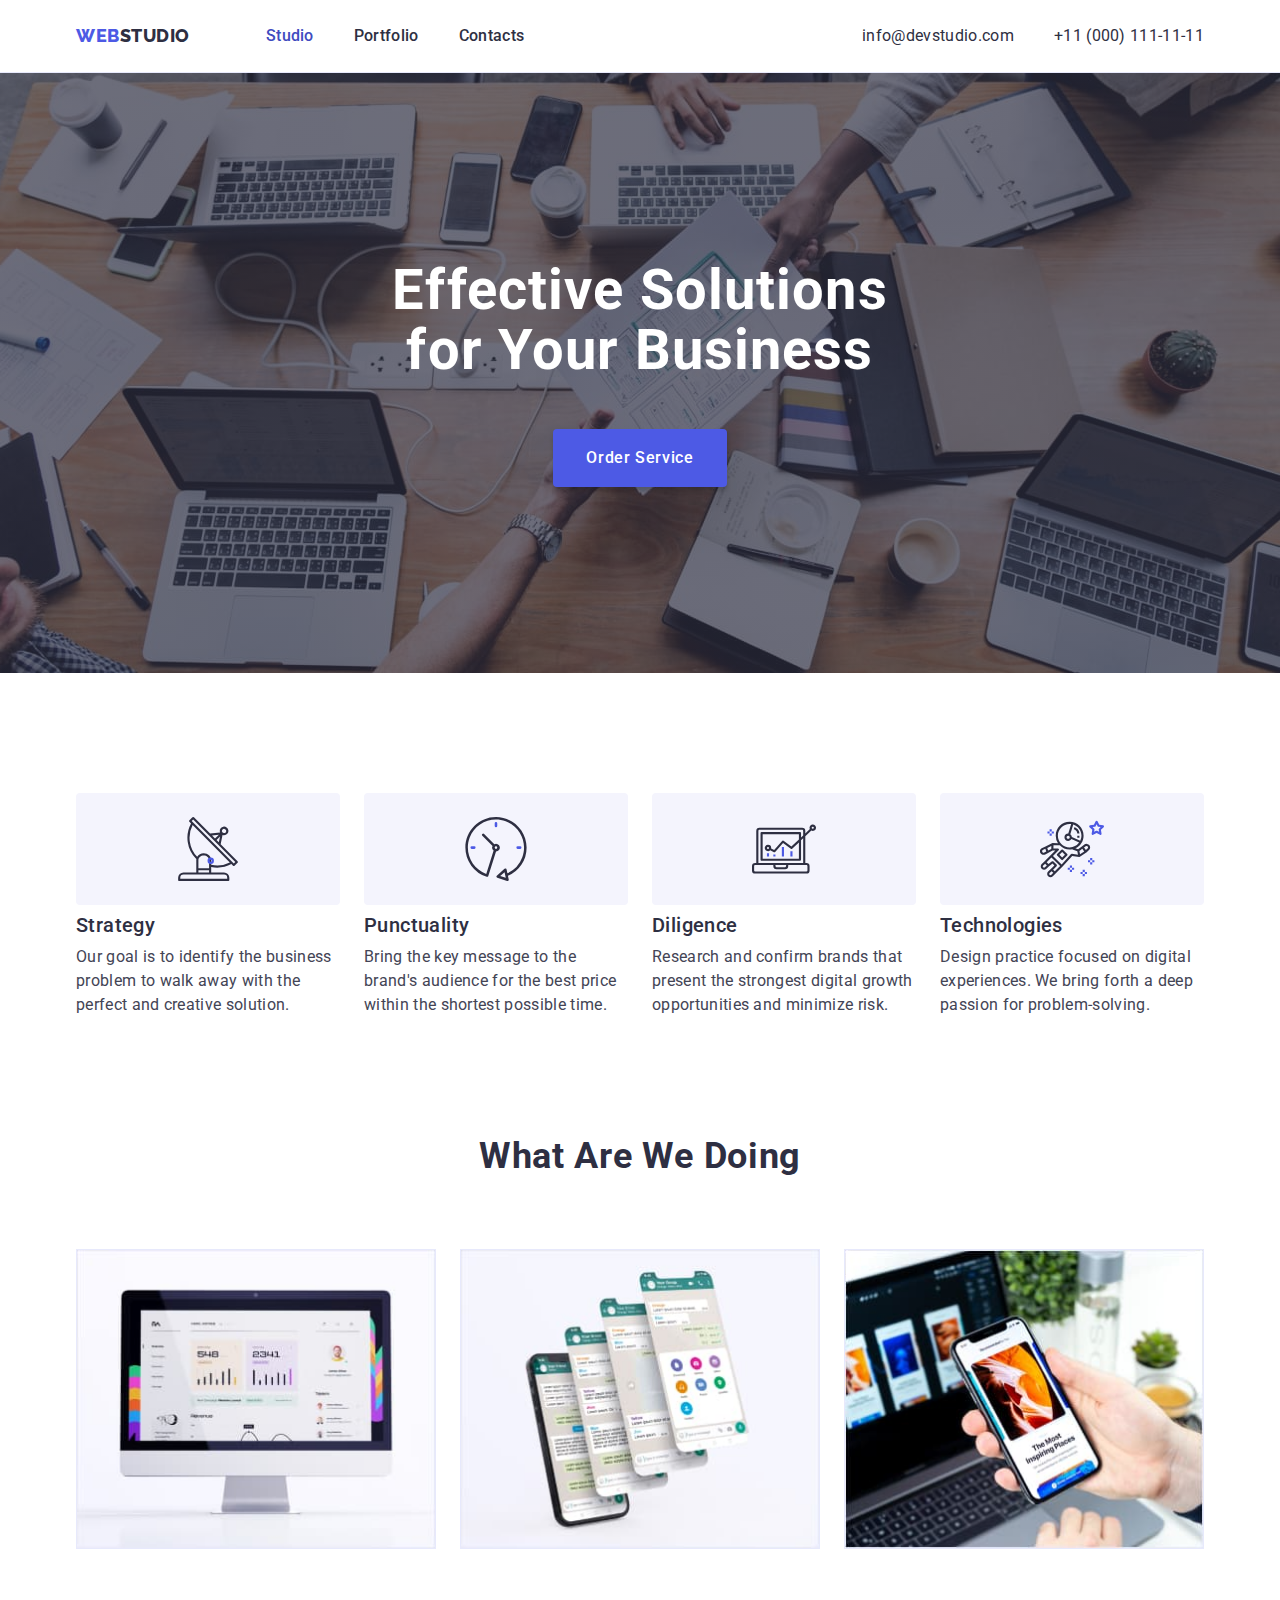
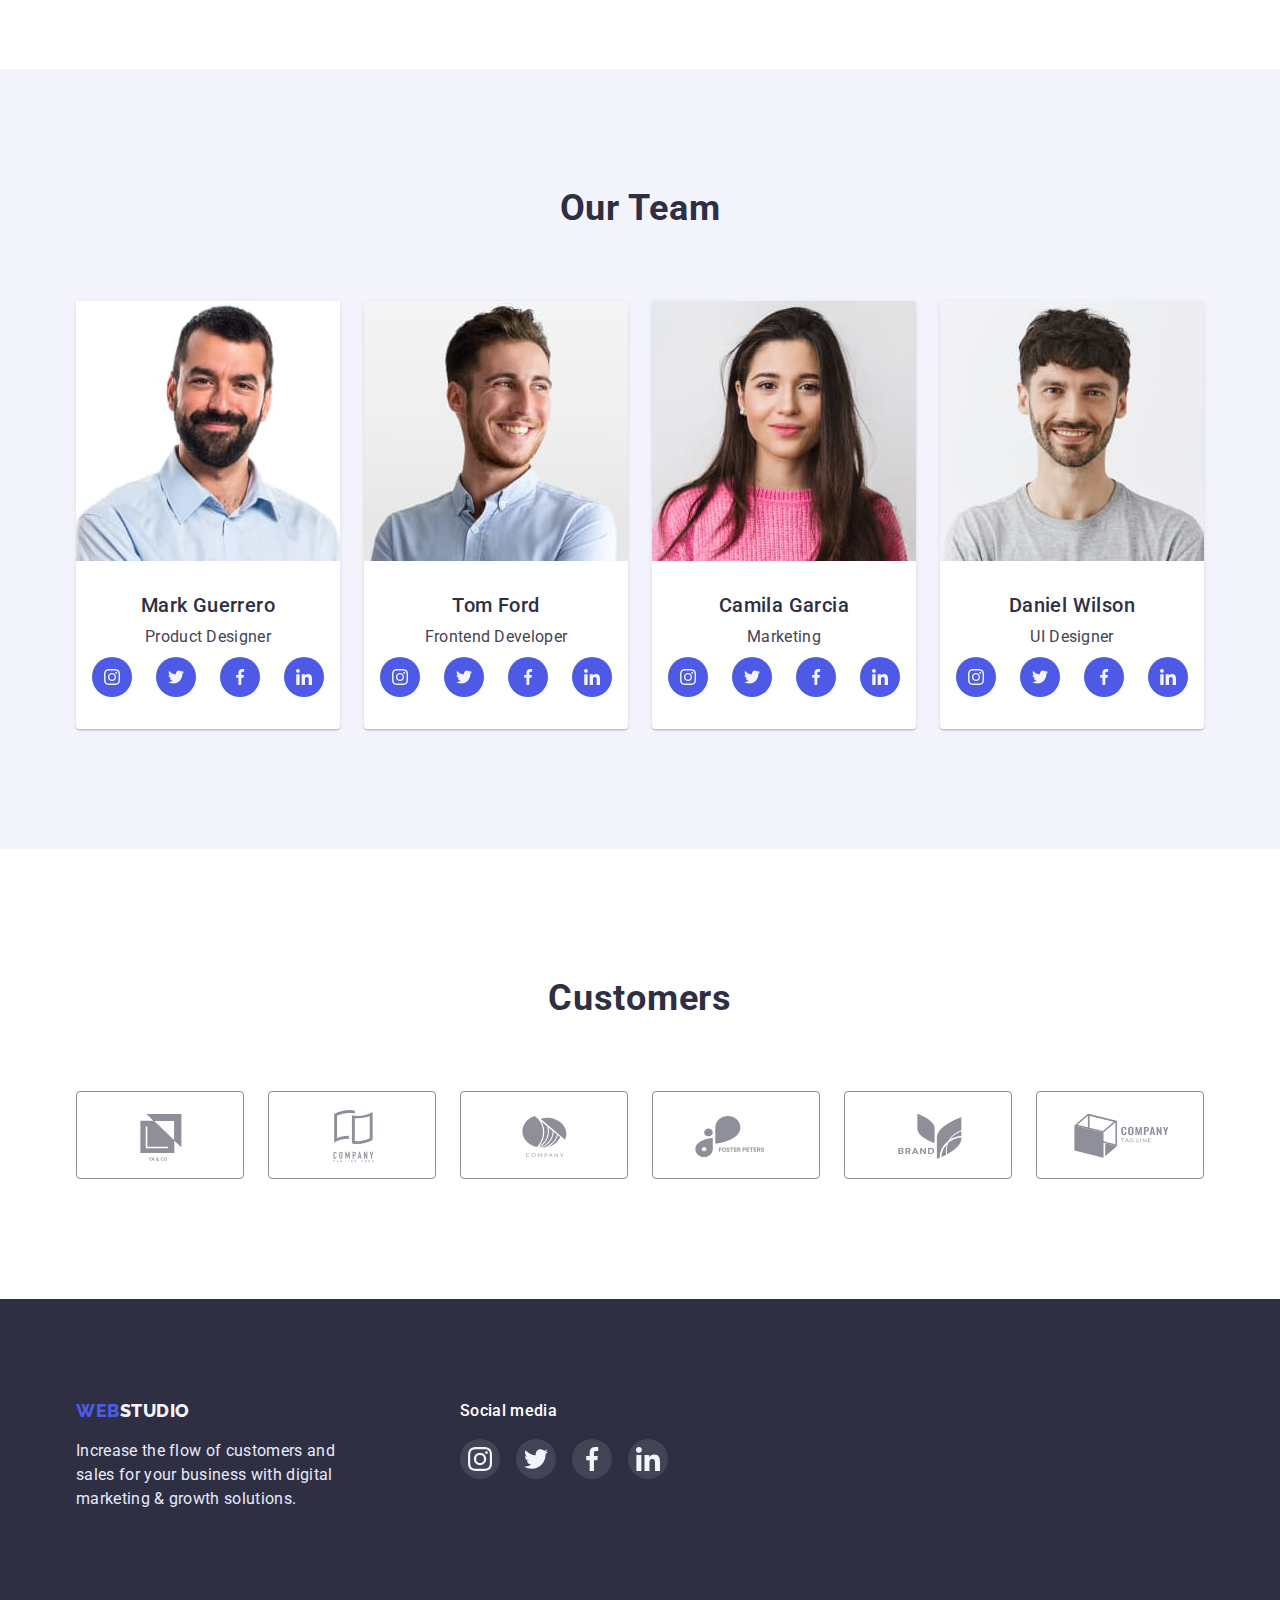
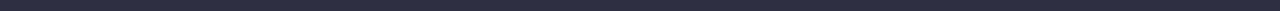
==== index.html @ 22edb0b5 "Initial commit" ====
<!DOCTYPE html>
<html lang="en">
  <head>
    <meta charset="UTF-8" />
    <meta http-equiv="X-UA-Compatible" content="IE=edge" />
    <meta name="viewport" content="width=device-width, initial-scale=1.0" />
    <link rel="preconnect" href="https://fonts.googleapis.com" />
    <link rel="preconnect" href="https://fonts.gstatic.com" crossorigin />
    <link
      href="https://fonts.googleapis.com/css2?family=Raleway:wght@800&family=Roboto:wght@400;500;700;900&display=swap"
      rel="stylesheet"
    />
    <link
      rel="stylesheet"
      href="https://cdnjs.cloudflare.com/ajax/libs/modern-normalize/1.0.0/modern-normalize.min.css"
    />
    <link rel="stylesheet" href="./css/styles.css" />
    <title>Web Studio</title>
  </head>

  <body>
    <!-- Шапка сторінки -->

    <header class="header-border">
      <div class="container header">
        <nav class="nav-link">
          <a href="./index.html" class="logo"
            ><span class="logo-web">Web</span>Studio</a
          >
          <ul class="site-nav list">
            <li class="item">
              <a href="./index.html" class="link current">Studio</a>
            </li>
            <li class="item">
              <a href="./portfolio.html" class="link">Portfolio</a>
            </li>
            <li class="item"><a href="" class="link">Contacts</a></li>
          </ul>
        </nav>
        <address class="main-adress">
          <ul class="contact-adress list">
            <li class="item">
              <a href="mailto:info@devstudio.com" class="link"
                >info@devstudio.com</a
              >
            </li>
            <li class="item">
              <a href="tel:+110001111111" class="tel">+11 (000) 111-11-11</a>
            </li>
          </ul>
        </address>
      </div>
    </header>
    <!-- End Шапка сторінки -->
    <!-- Унікальний контент сторінки -->

    <main>
      <!------------ Hero image ------------>

      <section class="hero overlay">
        <h1 class="hero-title">Effective Solutions for Your Business</h1>
        <button type="button" class="button primary">Order Service</button>
      </section>
      <!-- end Hero image -->

      <!-- Our ideals and values -->

      <section class="section value">
        <div class="container">
          <h2 class="visually-hidden">Our ideals and values</h2>

          <ul class="list values-list">
            <li class="item">
              <div class="item-icon">
                <svg class="icon">
                  <use href="./images/icons.svg#icon-antenna"></use>
                </svg>
              </div>

              <h3 class="value-subtitle">Strategy</h3>

              <p class="value-text">
                Our goal is to identify the business problem to walk away with
                the perfect and creative solution.
              </p>
            </li>

            <li class="item">
              <div class="item-icon">
                <svg class="icon">
                  <use href="./images/icons.svg#icon-clock"></use>
                </svg>
              </div>

              <h3 class="value-subtitle">Punctuality</h3>
              <p class="value-text">
                Bring the key message to the brand's audience for the best price
                within the shortest possible time.
              </p>
            </li>

            <li class="item">
              <div class="item-icon">
                <svg class="icon">
                  <use href="./images/icons.svg#icon-diagram"></use>
                </svg>
              </div>

              <h3 class="value-subtitle">Diligence</h3>
              <p class="value-text">
                Research and confirm brands that present the strongest digital
                growth opportunities and minimize risk.
              </p>
            </li>

            <li class="item">
              <div class="item-icon">
                <svg class="icon">
                  <use href="./images/icons.svg#icon-astronaut"></use>
                </svg>
              </div>

              <h3 class="value-subtitle">Technologies</h3>
              <p class="value-text">
                Design practice focused on digital experiences. We bring forth a
                deep passion for problem-solving.
              </p>
            </li>
          </ul>
        </div>
      </section>

      <!-- end Our ideals and values -->

      <!-- What are we doing -->
      <section class="section doing">
        <div class="container">
          <h2 class="doing-title">What are we doing</h2>
          <ul class="list doing-list">
            <li class="item">
              <img
                src="./images/img_1.jpg"
                alt="Desktop application is shown"
                width="360"
              />
            </li>

            <li class="item">
              <img
                src="./images/img_2.jpg"
                alt="Mobile application is shown"
                width="360"
              />
            </li>

            <li class="item">
              <img
                src="./images/img_3.jpg"
                alt="Synchronization of the mobile application and the desktop application is shown"
                width="360"
              />
            </li>
          </ul>
        </div>
      </section>
      <!-- end  What are we doing-->

      <!-- Our Team -->
      <section class="section team">
        <div class="container">
          <h2 class="team-title">Our Team</h2>

          <ul class="list team-image">
            <li class="item">
              <img src="./images/mark_guerrero.jpg" alt="Mark Guerrero" />
              <div class="team-content">
                <h3 class="team-subtitle">Mark Guerrero</h3>
                <p class="team-text">Product Designer</p>

                <ul class="team-social-list list">
                  <li>
                    <a
                      class="social-link link"
                      href="https://www.instagram.com/"
                      target="_blank"
                      rel="noreferrer nofollow noopener"
                      ><svg class="icon">
                        <use href="./images/icons.svg#icon-instagram"></use>
                      </svg>
                    </a>
                  </li>

                  <li>
                    <a
                      class="social-link link"
                      href="https://twitter.com/"
                      target="_blank"
                      rel="noreferrer nofollow noopener"
                      ><svg class="icon">
                        <use href="./images/icons.svg#icon-twitter"></use>
                      </svg>
                    </a>
                  </li>

                  <li>
                    <a
                      class="social-link link"
                      href="https://www.facebook.com/"
                      target="_blank"
                      rel="noreferrer nofollow noopener"
                      ><svg class="icon">
                        <use href="./images/icons.svg#icon-facebook"></use>
                      </svg>
                    </a>
                  </li>

                  <li>
                    <a
                      class="social-link link"
                      href="https://www.linkedin.com/"
                      target="_blank"
                      rel="noreferrer nofollow noopener"
                      ><svg class="icon">
                        <use href="./images/icons.svg#icon-linkedin"></use>
                      </svg>
                    </a>
                  </li>
                </ul>
              </div>
            </li>

            <li class="item">
              <img src="./images/tom_ford.jpg" alt="Tom Ford" />
              <div class="team-content">
                <h3 class="team-subtitle">Tom Ford</h3>
                <p class="team-text">Frontend Developer</p>

                <ul class="team-social-list list">
                  <li>
                    <a
                      class="social-link link"
                      href="https://www.instagram.com/"
                      target="_blank"
                      rel="noreferrer nofollow noopener"
                      ><svg class="icon">
                        <use href="./images/icons.svg#icon-instagram"></use>
                      </svg>
                    </a>
                  </li>

                  <li>
                    <a
                      class="social-link link"
                      href="https://twitter.com/"
                      target="_blank"
                      rel="noreferrer nofollow noopener"
                      ><svg class="icon">
                        <use href="./images/icons.svg#icon-twitter"></use>
                      </svg>
                    </a>
                  </li>

                  <li>
                    <a
                      class="social-link link"
                      href="https://www.facebook.com/"
                      target="_blank"
                      rel="noreferrer nofollow noopener"
                      ><svg class="icon">
                        <use href="./images/icons.svg#icon-facebook"></use>
                      </svg>
                    </a>
                  </li>

                  <li>
                    <a
                      class="social-link link"
                      href="https://www.linkedin.com/"
                      target="_blank"
                      rel="noreferrer nofollow noopener"
                      ><svg class="icon">
                        <use href="./images/icons.svg#icon-linkedin"></use>
                      </svg>
                    </a>
                  </li>
                </ul>
              </div>
            </li>

            <li class="item">
              <img src="./images/camila_garcia.jpg" alt="Camila Garcia" />
              <div class="team-content">
                <h3 class="team-subtitle">Camila Garcia</h3>
                <p class="team-text">Marketing</p>

                <ul class="team-social-list list">
                  <li>
                    <a
                      class="social-link link"
                      href="https://www.instagram.com/"
                      target="_blank"
                      rel="noreferrer nofollow noopener"
                      ><svg class="icon">
                        <use href="./images/icons.svg#icon-instagram"></use>
                      </svg>
                    </a>
                  </li>

                  <li>
                    <a
                      class="social-link link"
                      href="https://twitter.com/"
                      target="_blank"
                      rel="noreferrer nofollow noopener"
                      ><svg class="icon">
                        <use href="./images/icons.svg#icon-twitter"></use>
                      </svg>
                    </a>
                  </li>

                  <li>
                    <a
                      class="social-link link"
                      href="https://www.facebook.com/"
                      target="_blank"
                      rel="noreferrer nofollow noopener"
                      ><svg class="icon">
                        <use href="./images/icons.svg#icon-facebook"></use>
                      </svg>
                    </a>
                  </li>

                  <li>
                    <a
                      class="social-link link"
                      href="https://www.linkedin.com/"
                      target="_blank"
                      rel="noreferrer nofollow noopener"
                      ><svg class="icon">
                        <use href="./images/icons.svg#icon-linkedin"></use>
                      </svg>
                    </a>
                  </li>
                </ul>
              </div>
            </li>

            <li class="item">
              <img src="./images/daniel_wilson.jpg" alt="Daniel Wilson" />
              <div class="team-content">
                <h3 class="team-subtitle">Daniel Wilson</h3>

                <p class="team-text">UI Designer</p>

                <ul class="team-social-list list">
                  <li>
                    <a
                      class="social-link link"
                      href="https://www.instagram.com/"
                      target="_blank"
                      rel="noreferrer nofollow noopener"
                      ><svg class="icon">
                        <use href="./images/icons.svg#icon-instagram"></use>
                      </svg>
                    </a>
                  </li>

                  <li>
                    <a
                      class="social-link link"
                      href="https://twitter.com/"
                      target="_blank"
                      rel="noreferrer nofollow noopener"
                      ><svg class="icon">
                        <use href="./images/icons.svg#icon-twitter"></use>
                      </svg>
                    </a>
                  </li>

                  <li>
                    <a
                      class="social-link link"
                      href="https://www.facebook.com/"
                      target="_blank"
                      rel="noreferrer nofollow noopener"
                      ><svg class="icon">
                        <use href="./images/icons.svg#icon-facebook"></use>
                      </svg>
                    </a>
                  </li>

                  <li>
                    <a
                      class="social-link link"
                      href="https://www.linkedin.com/"
                      target="_blank"
                      rel="noreferrer nofollow noopener"
                      ><svg class="icon">
                        <use href="./images/icons.svg#icon-linkedin"></use>
                      </svg>
                    </a>
                  </li>
                </ul>
              </div>
            </li>
          </ul>
        </div>
      </section>
      <!-- end Our Team -->

      <!----------- Customers -->

      <section class="section customer">
        <div class="container">
          <h2 class="customer-title">Customers</h2>

          <ul class="customer-list list">
            <li class="custumer-item">
              <a
                class="customer-link"
                href=""
                target="_blank"
                rel="noreferrer nofollow noopener"
              >
                <svg class="icon">
                  <use href="./images/icons.svg#icon-logo-1"></use>
                </svg>
              </a>
            </li>

            <li class="custumer-item">
              <a
                class="customer-link"
                href=""
                target="_blank"
                rel="noreferrer nofollow noopener"
                ><svg class="icon">
                  <use href="./images/icons.svg#icon-logo-2"></use>
                </svg>
              </a>
            </li>

            <li class="custumer-item">
              <a
                class="customer-link"
                href=""
                target="_blank"
                rel="noreferrer nofollow noopener"
                ><svg class="icon">
                  <use href="./images/icons.svg#icon-logo-3"></use>
                </svg>
              </a>
            </li>

            <li class="custumer-item">
              <a
                class="customer-link"
                href=""
                target="_blank"
                rel="noreferrer nofollow noopener"
                ><svg class="icon">
                  <use href="./images/icons.svg#icon-logo-4"></use>
                </svg>
              </a>
            </li>

            <li class="custumer-item">
              <a
                class="customer-link"
                href=""
                target="_blank"
                rel="noreferrer nofollow noopener"
                ><svg class="icon">
                  <use href="./images/icons.svg#icon-logo-5"></use>
                </svg>
              </a>
            </li>

            <li class="custumer-item">
              <a
                class="customer-link"
                href=""
                target="_blank"
                rel="noreferrer nofollow noopener"
                ><svg class="icon">
                  <use href="./images/icons.svg#icon-logo-6"></use>
                </svg>
              </a>
            </li>
          </ul>
        </div>
      </section>
    </main>

    <!-- Підвал сторінки -->

    <footer class="footer">
      <div class="container footer-container">
        <div>
          <a href="./index.html" class="logo"
            ><span class="logo-web">Web</span
            ><span class="logo-studio">Studio</span></a
          >

          <p class="footer-text">
            Increase the flow of customers and sales for your business with
            digital marketing & growth solutions.
          </p>
        </div>

        <div class="footer-social">
          <p class="social-text">Social media</p>

          <ul class="social-list list">
            <li>
              <a
                class="social-link link"
                href="https://www.instagram.com/"
                target="_blank"
                rel="noreferrer nofollow noopener"
                ><svg class="icon">
                  <use href="./images/icons.svg#icon-instagram"></use>
                </svg>
              </a>
            </li>

            <li>
              <a
                class="social-link link"
                href="https://twitter.com/"
                target="_blank"
                rel="noreferrer nofollow noopener"
                ><svg class="icon">
                  <use href="./images/icons.svg#icon-twitter"></use>
                </svg>
              </a>
            </li>

            <li>
              <a
                class="social-link link"
                href="https://www.facebook.com/"
                target="_blank"
                rel="noreferrer nofollow noopener"
                ><svg class="icon">
                  <use href="./images/icons.svg#icon-facebook"></use>
                </svg>
              </a>
            </li>

            <li>
              <a
                class="social-link link"
                href="https://www.linkedin.com/"
                target="_blank"
                rel="noreferrer nofollow noopener"
                ><svg class="icon">
                  <use href="./images/icons.svg#icon-linkedin"></use>
                </svg>
              </a>
            </li>
          </ul>
        </div>
      </div>
    </footer>
  </body>
</html>
---- css/styles.css ----
:root {
  --primary-brand-color: #4d5ae5;
  --pressed-state-color: #404bbf;
  --dark-color: #2e2f42;
  --success-color: #31d0aa;
  --text-color: #434455;
  --subtle-text-color: #8e8f99;
  --accent-color: #e7e9fc;
  --light-color: #f4f4fd;
  --modal-overlay-color: rgba(46, 47, 66, 0.4);
  --hero-background-color: #2e2f42;
  --body-background-color: #ffffff;
  --button-secondary-text-focus-color: #ffffff;
  --hero-title-color: #ffffff;
  --button-primary-text-color: #ffffff;
  --team-background-color: #f4f4fd;
  --portfolio-examples-margin-row: 48px;
  --portfolio-examples-margin-column: 24px;
  --values-text-margin-column: 24px;
  --doing-images-margin-column: 24px;
  --team-image-margin-column: 24px;
  --backgroung-team-list-item-color: #ffffff;
}

body {
  font-family: 'Roboto', sans-serif;
  color: var(--text-color);
  font-size: 16px;
  background-color: var(--body-background-color);
}

/* utilities */

.list {
  list-style: none;
  margin: 0;
  padding: 0;
}
.container {
  margin-left: auto;
  margin-right: auto;
  padding-left: 15px;
  padding-right: 15px;
  width: 1158px;
}

img {
  display: block;
  max-width: 100%;
}

.visually-hidden {
  position: absolute;
  width: 1px;
  height: 1px;
  margin: -1px;
  border: 0;
  padding: 0;
  white-space: nowrap;
  clip-path: inset(100%);
  clip: rect(0 0 0 0);
  overflow: hidden;
}

/*  */

/* header */
.header-border {
  border-bottom: 1px solid var(--accent-color);
  box-shadow: 0px 2px 1px rgba(46, 47, 66, 0.08),
    0px 1px 1px rgba(46, 47, 66, 0.16), 0px 1px 6px rgba(46, 47, 66, 0.08);
}

.container.header {
  display: flex;
  align-items: center;
  justify-content: flex-start;
}

/* logotype */
.nav-link {
  display: flex;
  align-items: center;
}
.logo {
  font-family: 'Raleway', sans-serif;
  font-weight: 800;
  font-size: 18px;
  line-height: 1.33;
  letter-spacing: 0.03em;
  text-transform: uppercase;
  text-decoration: none;
  color: var(--dark-color);
}
.logo-web {
  color: var(--primary-brand-color);
}

/* site nav */
.site-nav {
  display: flex;
  margin-left: 76px;
}

.site-nav .item:not(:last-child) {
  margin-right: 40px;
}

.site-nav .link {
  display: block;
  padding-top: 24px;
  padding-bottom: 24px;

  color: var(--dark-color);
  text-decoration: none;
  font-weight: 500;
  line-height: 1.5;
  letter-spacing: 0.02em;
}
.site-nav .link:hover,
.site-nav .link:focus {
  color: var(--pressed-state-color);
}
.site-nav .link.current {
  color: var(--pressed-state-color);
}

/* contact adress */
.main-adress {
  margin-left: auto;
}

.contact-adress {
  display: flex;

  font-style: normal;
  line-height: 1.5;
  letter-spacing: 0.02em;
}
.contact-adress .item + .item {
  margin-left: 40px;
}

.contact-adress .link,
.contact-adress .tel {
  display: block;
  padding-top: 24px;
  padding-bottom: 24px;

  color: var(--dark-color);
  text-decoration: none;
}
.contact-adress .link:hover,
.contact-adress .tel:hover,
.contact-adress .link:focus,
.contact-adress .tel:focus {
  color: var(--pressed-state-color);
}

/* Hero */
.hero {
  padding-top: 188px;
  padding-bottom: 188px;
  text-align: center;
}

.overlay {
  max-width: 1440px;
  height: 600px;
  margin-left: auto;
  margin-right: auto;
  background-image: linear-gradient(
      to right,
      rgba(46, 47, 66, 0.7),
      rgba(46, 47, 66, 0.7)
    ),
    url('../images/backgroung-hero-2.jpg');
  background-color: var(--hero-background-color);
  background-size: cover;
  background-repeat: no-repeat;
  background-position: center;
}

.hero-title {
  margin-top: 0;
  margin-right: auto;
  margin-bottom: 48px;
  margin-left: auto;
  max-width: 500px;

  color: var(--hero-title-color);
  font-size: 56px;
  line-height: 1.07;
  letter-spacing: 0.02em;
}
.button {
  border: 1px solid transparent;
}
/* Hero  button */

.button.primary {
  border-radius: 4px;
  padding: 16px 32px 16px 32px;
  display: inline-block;
  color: var(--button-primary-text-color);
  background-color: var(--primary-brand-color);
  font-family: inherit;
  font-weight: 500;
  font-size: 16px;
  line-height: 1.5;
  letter-spacing: 0.04em;
  text-align: center;

  box-shadow: 0px 4px 4px rgba(0, 0, 0, 0.15);
  cursor: pointer;
}
.button.primary:hover,
.button.primary:focus {
  background-color: var(--pressed-state-color);
  box-shadow: 0px 4px 4px rgba(0, 0, 0, 0.15);
}
/*----------------- End Hero button -------------*/

/*------------------- sections -------------------*/

/* .section.no-padding {
  padding-top: 0;
  padding-bottom: 0;
} */

.section {
  padding-top: 120px;
  padding-bottom: 120px;
}

.section.value {
  padding-bottom: 60px;
}

.section.doing {
  padding-top: 60px;
}

/* .section .values-title {
  margin-top: 0;
  margin-bottom: 0;
} */

.section .doing-title,
.section .team-title {
  margin-top: 0;
  margin-bottom: 72px;
  color: var(--dark-color);
  font-weight: 700;
  font-size: 36px;
  line-height: 1.11;
  text-align: center;
  letter-spacing: 0.02em;
  text-transform: capitalize;
}

/*----------- section Our ideals and values + our team ----------*/

/* .values-title {
  visibility: hidden;
} */

.values-list {
  display: flex;
  column-gap: var(--values-text-margin-column);
}

.values-list .item {
  flex-basis: calc((100% - 3 * var(--values-text-margin-column) / 4));
}

.values-list .item-icon {
  display: flex;
  align-items: center;
  justify-content: center;
  margin-bottom: 8px;
  height: 112px;

  border-radius: 4px;
  background-color: var(--light-color);
}

.values-list .item-icon .icon {
  width: 64px;
  height: 64px;
}

/* .values-list .item::before {
  display: block;
  content: '';
  margin-bottom: 8px;
  height: 112px;
  border-radius: 4px;
  background-color: var(--light-color);
  background-repeat: no-repeat;
  background-position: center;
} */

/* .icon-antenna::before {
  background-image: url(../images/icon-antenna.svg);
} */

/* .icon-clock::before {
  background-image: url(../images/icon-clock.svg);
}

.icon-diagram::before {
  background-image: url(../images/icon-diagram.svg);
}

.icon-astronaut::before {
  background-image: url(../images/icon-astronaut.svg);
} */

.section .value-subtitle {
  margin-top: 0;
  padding: 0;
  margin-bottom: 8px;
  color: var(--dark-color);
  font-weight: 500;
  font-size: 20px;
  line-height: 1.2;
  letter-spacing: 0.02em;
}

.section .value-text {
  margin: 0;
  padding: 0;
  letter-spacing: 0.02em;
  line-height: 1.5;
}

.doing-list {
  display: flex;
  column-gap: var(--doing-images-margin-column);
}

.doing-list .item {
  flex-basis: calc((100% - 2 * var(var(--doing-images-margin-column)) / 3));

  border: 1px solid var(--accent-color);
}

/* section team */
.section.team {
  background-color: var(--team-background-color);
}

.section .team-subtitle {
  margin-top: 0;
  margin-bottom: 8px;
  padding: 0;
  font-weight: 500;
  font-size: 20px;
  line-height: 1.2;
  letter-spacing: 0.02em;
  text-align: center;
  color: var(--dark-color);
}

.team-image > .item {
  background-color: var(--backgroung-team-list-item-color);
}

.team-image {
  display: flex;
  column-gap: var(--team-image-margin-column);
}

.team-image .item {
  flex-basis: calc((100%-3 * var(--team-image-margin-column)) / 4);
  box-shadow: 0px 1px 6px rgba(46, 47, 66, 0.08),
    0px 1px 1px rgba(46, 47, 66, 0.16), 0px 2px 1px rgba(46, 47, 66, 0.08);
  border-radius: 0px 0px 4px 4px;
}

.team-content {
  padding: 32px 0 32px 0;
}

.section .team-text {
  margin: 0 0 8px 0;
  letter-spacing: 0.02em;
  line-height: 1.5;
  text-align: center;
}

.team .team-social-list {
  display: flex;
  justify-content: center;
  column-gap: 24px;
}

.team .social-link {
  display: flex;
  width: 40px;
  height: 40px;
  justify-content: center;
  align-items: center;

  background-color: var(--primary-brand-color);
  border-radius: 50%;
}

.team .social-link .icon {
  width: 16px;
  height: 16px;
}

.team .social-link:hover,
.footer .social-link:focus {
  background-color: var(--pressed-state-color);
}

/*--------------- Customer ----------------*/

.customer {
  padding-top: 130px;
}

.customer-title {
  margin: 0;
  margin-bottom: 72px;
  font-size: 36px;
  line-height: 1.11;

  text-align: center;
  letter-spacing: 0.02em;
  text-transform: capitalize;

  color: var(--dark-color);
}

.customer-list {
  display: flex;
  margin-right: auto;
  margin-left: auto;
  column-gap: 24px;
}

/* .custumer-item {
  display: flex;
  align-items: center;
  justify-content: center;
} */

.customer-link {
  display: flex;
  align-items: center;
  justify-content: center;
  width: 168px;
  height: 88px;
  border: 1px solid var(--subtle-text-color);
  border-radius: 4px;
}

.customer-link .icon {
  width: 104px;
  height: 56px;
  fill: var(--subtle-text-color);
}

.customer-link:hover,
.customer-link:focus {
  border-color: var(--pressed-state-color);
}

.customer-link:hover .icon,
.customer-link:focus .icon {
  fill: var(--pressed-state-color);
}

/*-------------- End Customer*/

/* footer */

.footer {
  padding-top: 100px;
  padding-bottom: 100px;
  background-color: var(--dark-color);
}

.footer-container {
  display: flex;
}

.footer .logo-studio {
  color: var(--light-color);
}

.footer-text {
  margin: 16px 0 0 0;
  max-width: 264px;
  color: var(--accent-color);
  letter-spacing: 0.02em;
  line-height: 1.5;
}

.footer-social {
  margin-left: 120px;
}

.footer .social-text {
  margin-top: 0;
  margin-bottom: 16px;
  font-weight: 500;
  font-size: 16px;
  line-height: 1.5;

  letter-spacing: 0.02em;

  color: var(--hero-title-color);
}

.footer .social-list {
  display: flex;
  column-gap: 16px;
}

.footer .social-link {
  display: flex;
  width: 40px;
  height: 40px;
  justify-content: center;
  align-items: center;

  background-color: rgba(255, 255, 255, 0.1);
  border-radius: 50%;
}

.footer .social-link .icon {
  width: 24px;
  height: 24px;
}

.footer .social-link:hover,
.footer .social-link:focus {
  background-color: var(--success-color);
}

/* END footer */

/*  */
/* END PAGE INDEX */
/*  */
/*  */
/*  */
/* PORTFOLIO PAGE*/
.portfolio-title {
  margin: 0;
  padding: 0;
}

/* buttons */

.section.portfolio {
  padding-top: 96px;
}

.portfolio-button {
  display: flex;
  justify-content: center;
  margin-bottom: 72px;
  column-gap: 24px;
}

.button.secondary {
  border-radius: 4px;

  padding: 12px 24px 12px 24px;
  display: block;
  color: var(--primary-brand-color);
  background-color: var(--light-color);

  font-family: inherit;
  font-weight: 500;
  font-size: 16px;
  line-height: 1.5;
  letter-spacing: 0.04em;
  text-align: center;
  border-color: var(--accent-color);
  cursor: pointer;
}

.button.secondary:hover,
.button.secondary:focus {
  border: 1px solid transparent;
  background-color: var(--pressed-state-color);
  color: var(--button-secondary-text-focus-color);
  box-shadow: 0px 3px 1px rgba(0, 0, 0, 0.1), 0px 2px 1px rgba(0, 0, 0, 0.08),
    0px 2px 2px rgba(0, 0, 0, 0.12);
}

/* portfolio list */

.portfolio-examples {
  display: flex;
  flex-wrap: wrap;
  padding: 0;
  margin: 0;
  row-gap: var(--portfolio-examples-margin-row);
  column-gap: var(--portfolio-examples-margin-column);
}

.portfolio-examples > .item {
  flex-basis: calc((100% - 2 * var(--portfolio-examples-margin-column)) / 3);
  box-shadow: 0px 1px 6px rgba(46, 47, 66, 0.08);
}

/* .portfolio-examples > .item:hover {
  box-shadow: 0px 1px 6px rgba(46, 47, 66, 0.08),
    0px 1px 1px rgba(46, 47, 66, 0.16), 0px 2px 1px rgba(46, 47, 66, 0.08);
} */

.list .portfolio-link {
  display: block;
  text-decoration: none;
}

.portfolio-link:hover {
  box-shadow: 0px 1px 6px rgba(46, 47, 66, 0.08),
    0px 1px 1px rgba(46, 47, 66, 0.16), 0px 2px 1px rgba(46, 47, 66, 0.08);
}

.examples-content {
  padding: 32px 0 32px 16px;
  border-right: 1px solid var(--accent-color);
  border-bottom: 1px solid var(--accent-color);
  border-left: 1px solid var(--accent-color);
}

.list .portfolio-subtitle {
  margin: 0 0 8px 0;
  color: var(--dark-color);
  font-weight: 500;
  font-size: 20px;
  line-height: 1.2;
}
.portfolio-text {
  margin: 0;
  color: var(--text-color);
  line-height: 1.5;
  letter-spacing: 0.02em;
}

/* .list .portfolio-subtitle:hover,
.list .portfolio-subtitle:focus,
.list .portfolio-text:hover,
.list .portfolio-text:focus {
  color: var(--pressed-state-color);
} */

/* .list .portfolio-link:hover,
.list .portfolio-link:focus {
  color: var(--pressed-state-color);
} */
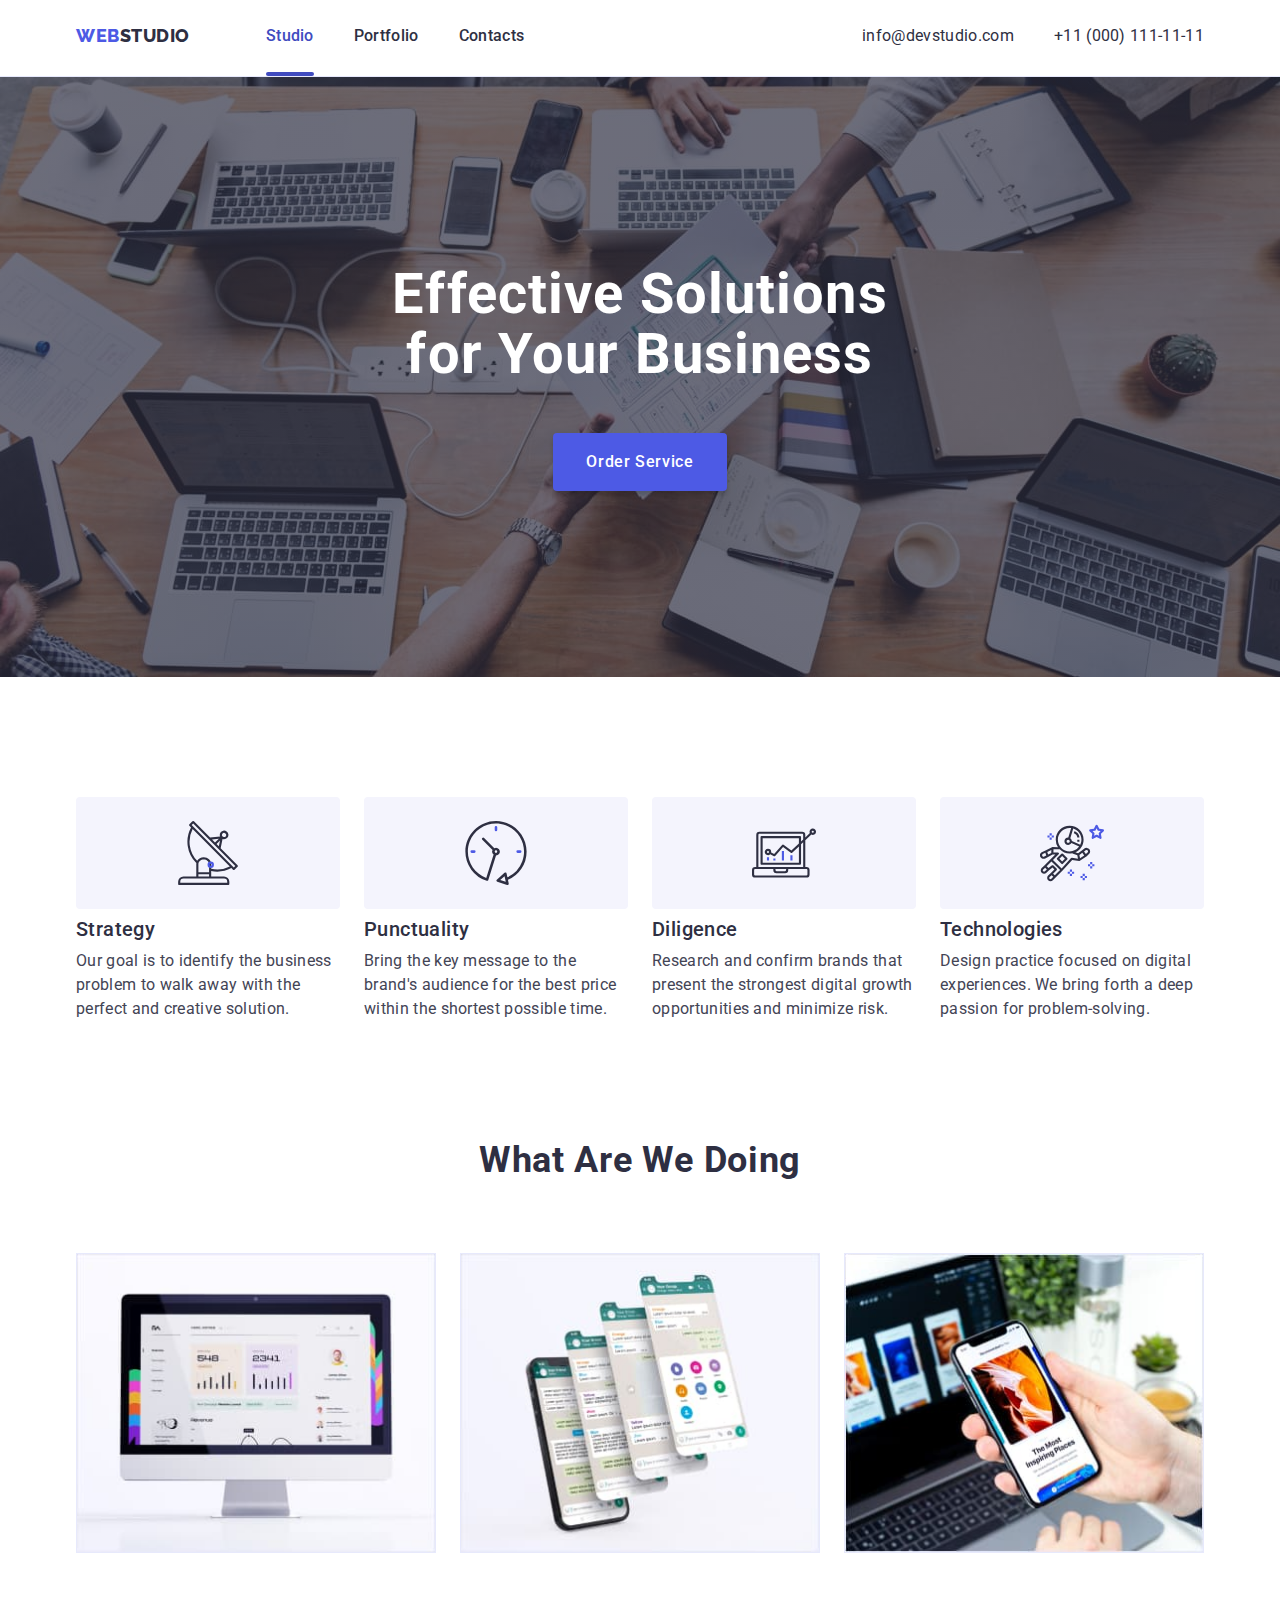
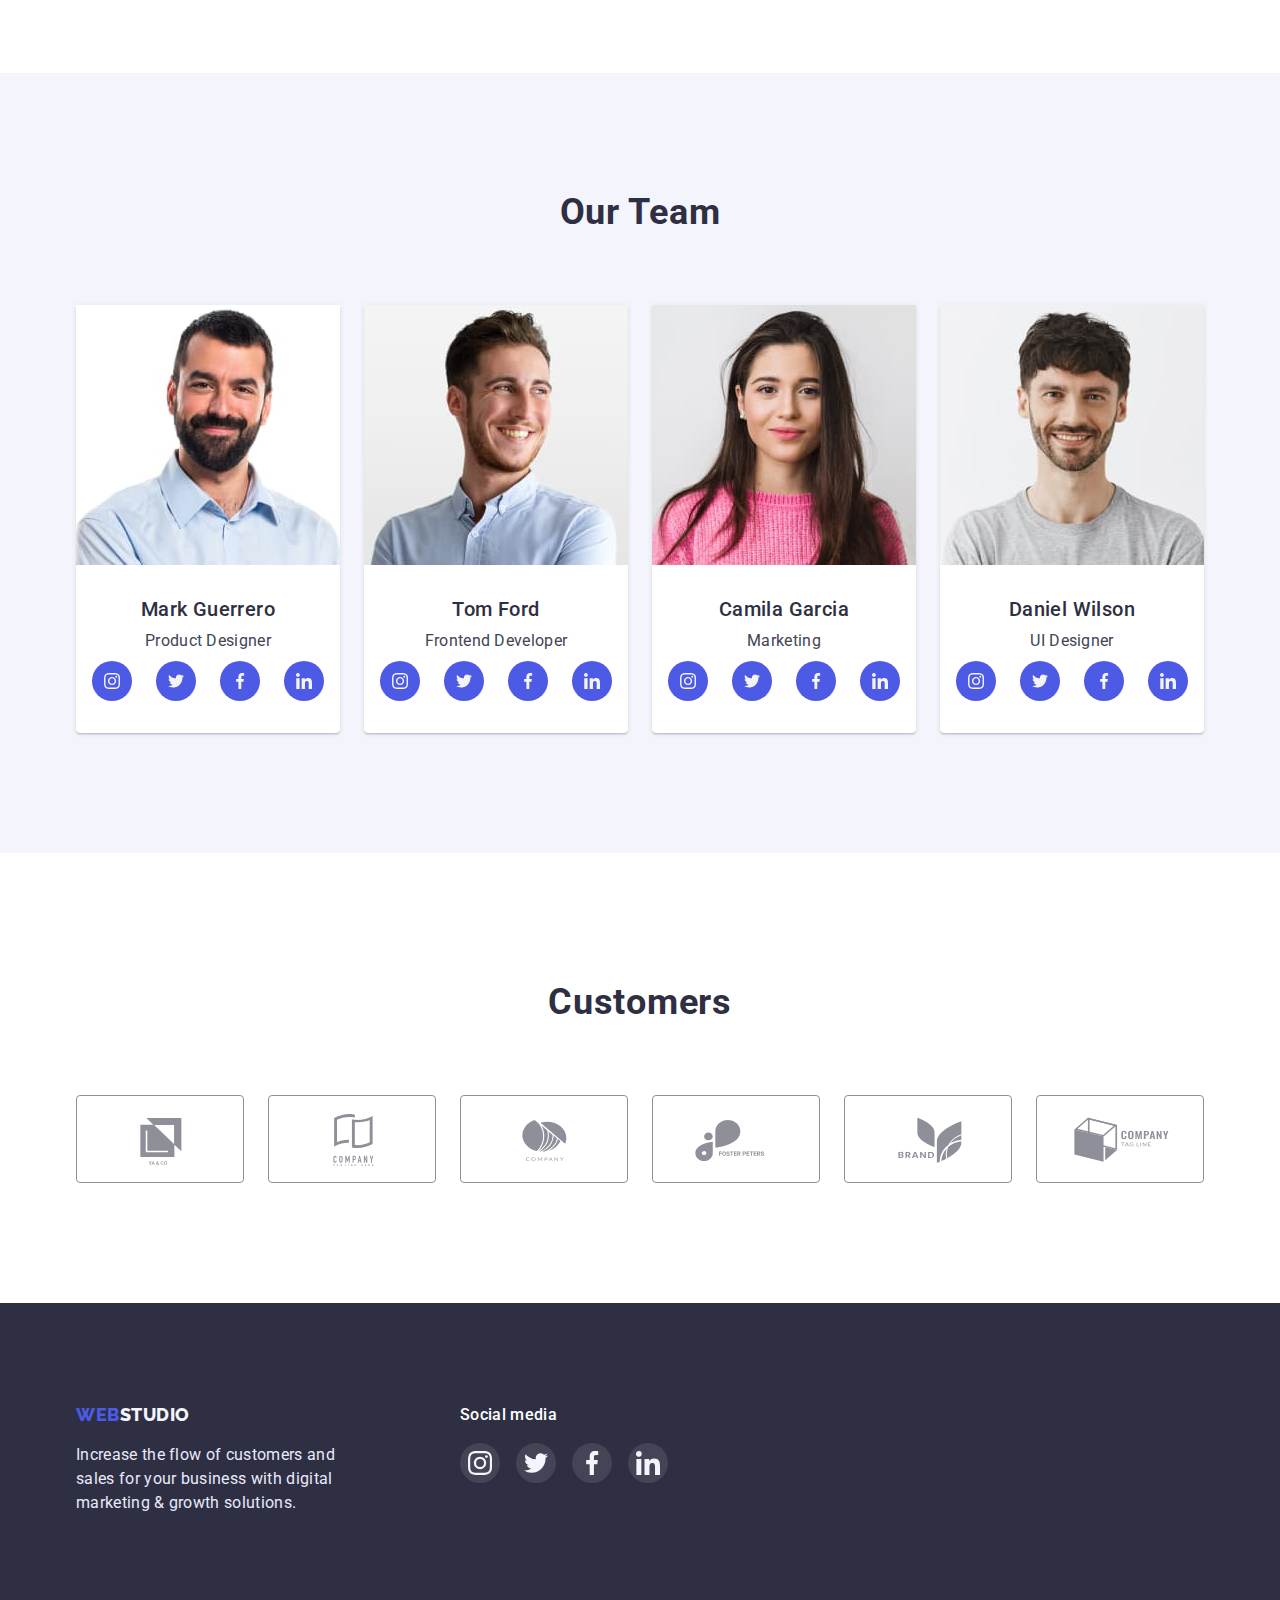
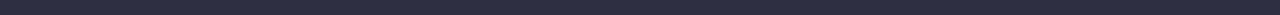
==== commit d7e10858: "on revise" ====
--- a/index.html
+++ b/index.html
@@ -59,8 +59,11 @@
 
       <section class="hero overlay">
         <h1 class="hero-title">Effective Solutions for Your Business</h1>
-        <button type="button" class="button primary">Order Service</button>
+        <button type="button" class="button primary" data-modal-open>
+          Order Service
+        </button>
       </section>
+
       <!-- end Hero image -->
 
       <!-- Our ideals and values -->
@@ -563,5 +566,17 @@
         </div>
       </div>
     </footer>
+
+    <!--------- MODAL WINDOW ------------->
+    <div class="backdrop is-hidden" data-modal>
+      <div class="modal">
+        <button type="button" class="modal-close-btn" data-modal-close>
+          <svg class="modal-close-btn-icon">
+            <use href="./images/icons.svg#close-modal"></use>
+          </svg>
+        </button>
+      </div>
+    </div>
+    <script src="./js/modal.js"></script>
   </body>
 </html>
--- a/css/styles.css
+++ b/css/styles.css
@@ -20,6 +20,9 @@
   --doing-images-margin-column: 24px;
   --team-image-margin-column: 24px;
   --backgroung-team-list-item-color: #ffffff;
+
+  --transition-250-cubic: 250ms cubic-bezier(0.4, 0, 0.2, 1);
+  --modal-background-color: #fcfcfc;
 }
 
 body {
@@ -80,9 +83,12 @@
 /* logotype */
 .nav-link {
   display: flex;
-  align-items: center;
-}
+}
+
 .logo {
+  padding-top: 24px;
+  padding-bottom: 28px;
+
   font-family: 'Raleway', sans-serif;
   font-weight: 800;
   font-size: 18px;
@@ -109,20 +115,38 @@
 .site-nav .link {
   display: block;
   padding-top: 24px;
-  padding-bottom: 24px;
+  padding-bottom: 28px;
 
   color: var(--dark-color);
   text-decoration: none;
   font-weight: 500;
   line-height: 1.5;
   letter-spacing: 0.02em;
+
+  transition: color var(--transition-250-cubic);
+
+  position: relative;
 }
 .site-nav .link:hover,
 .site-nav .link:focus {
   color: var(--pressed-state-color);
 }
+
 .site-nav .link.current {
   color: var(--pressed-state-color);
+}
+
+.site-nav .link.current::after {
+  position: absolute;
+  bottom: 0;
+  display: block;
+  content: '';
+
+  width: 100%;
+  height: 4px;
+  background-color: var(--pressed-state-color);
+
+  border-radius: 2px;
 }
 
 /* contact adress */
@@ -145,10 +169,12 @@
 .contact-adress .tel {
   display: block;
   padding-top: 24px;
-  padding-bottom: 24px;
+  padding-bottom: 28px;
 
   color: var(--dark-color);
   text-decoration: none;
+
+  transition: color var(--transition-250-cubic);
 }
 .contact-adress .link:hover,
 .contact-adress .tel:hover,
@@ -213,11 +239,12 @@
 
   box-shadow: 0px 4px 4px rgba(0, 0, 0, 0.15);
   cursor: pointer;
+
+  transition: background-color var(--transition-250-cubic);
 }
 .button.primary:hover,
 .button.primary:focus {
   background-color: var(--pressed-state-color);
-  box-shadow: 0px 4px 4px rgba(0, 0, 0, 0.15);
 }
 /*----------------- End Hero button -------------*/
 
@@ -405,6 +432,8 @@
 
   background-color: var(--primary-brand-color);
   border-radius: 50%;
+
+  transition: background-color var(--transition-250-cubic);
 }
 
 .team .social-link .icon {
@@ -457,12 +486,16 @@
   height: 88px;
   border: 1px solid var(--subtle-text-color);
   border-radius: 4px;
+
+  transition: border-color var(--transition-250-cubic);
 }
 
 .customer-link .icon {
   width: 104px;
   height: 56px;
   fill: var(--subtle-text-color);
+
+  transition: fill var(--transition-250-cubic);
 }
 
 .customer-link:hover,
@@ -531,6 +564,8 @@
 
   background-color: rgba(255, 255, 255, 0.1);
   border-radius: 50%;
+
+  transition: background-color var(--transition-250-cubic);
 }
 
 .footer .social-link .icon {
@@ -545,12 +580,82 @@
 
 /* END footer */
 
+/* --------- MODAL WINDOW -------------*/
+
+.backdrop {
+  position: fixed;
+  top: 0;
+  left: 0;
+  z-index: 1000;
+  width: 100%;
+  height: 100%;
+  background-color: rgba(46, 47, 66, 0.4);
+  transition: opasity var(--transition-250-cubic),
+    visability var(--transition-250-cubic);
+}
+
+.backdrop.is-hidden {
+  opacity: 0;
+  visibility: hidden;
+  pointer-events: none;
+}
+
+.modal {
+  position: absolute;
+  top: 50%;
+  left: 50%;
+  transform: translate(-50%, -50%);
+  width: 408px;
+  height: 576px;
+
+  background-color: var(--modal-background-color);
+
+  transition: transform var(--transition-250-cubic);
+}
+
+.backdrop.is-hidden .modal {
+  transform: translate(-50%, -75%);
+}
+
+.modal-close-btn-icon {
+  display: block;
+  width: 8px;
+  height: 8px;
+}
+
+.modal-close-btn {
+  position: absolute;
+  top: 24px;
+  right: 24px;
+  display: flex;
+  justify-content: center;
+  align-items: center;
+  padding: 0;
+  width: 24px;
+  height: 24px;
+  background: var(--accent-color);
+  border: 1px solid rgba(0, 0, 0, 0.1);
+  border-radius: 50%;
+  cursor: pointer;
+  transition: border-color var(--transition-250-cubic),
+    background-color var(--transition-250-cubic);
+}
+
+.modal-close-btn:hover,
+.modal-close-btn:focus {
+  border-color: rgba(0, 0, 0, 0.3);
+  background-color: var(--pressed-state-color);
+}
+
+/* --------- End MODAL WINDOW -------------*/
+
 /*  */
-/* END PAGE INDEX */
+/*------------------------- END PAGE INDEX -------------------------*/
 /*  */
 /*  */
 /*  */
-/* PORTFOLIO PAGE*/
+/* -------------------------- PORTFOLIO PAGE ---------------*/
+
 .portfolio-title {
   margin: 0;
   padding: 0;
@@ -585,6 +690,10 @@
   text-align: center;
   border-color: var(--accent-color);
   cursor: pointer;
+
+  transition: border-color var(--transition-250-cubic),
+    background-color var(--transition-250-cubic),
+    color var(--transition-250-cubic), box-shadow var(--transition-250-cubic);
 }
 
 .button.secondary:hover,
@@ -609,22 +718,53 @@
 
 .portfolio-examples > .item {
   flex-basis: calc((100% - 2 * var(--portfolio-examples-margin-column)) / 3);
+}
+
+.list .portfolio-link {
+  display: block;
+  text-decoration: none;
   box-shadow: 0px 1px 6px rgba(46, 47, 66, 0.08);
-}
-
-/* .portfolio-examples > .item:hover {
+  transition: box-shadow var(--transition-250-cubic);
+}
+
+.portfolio-link:hover,
+.portfolio-link:focus {
   box-shadow: 0px 1px 6px rgba(46, 47, 66, 0.08),
     0px 1px 1px rgba(46, 47, 66, 0.16), 0px 2px 1px rgba(46, 47, 66, 0.08);
-} */
-
-.list .portfolio-link {
-  display: block;
-  text-decoration: none;
-}
-
-.portfolio-link:hover {
-  box-shadow: 0px 1px 6px rgba(46, 47, 66, 0.08),
-    0px 1px 1px rgba(46, 47, 66, 0.16), 0px 2px 1px rgba(46, 47, 66, 0.08);
+  transform: translate(0, 0);
+}
+
+.portfolio-link:hover .card,
+.portfolio-link:focus .card {
+  transform: translate(0, 0);
+}
+
+.portfolio-list-image-wrapper {
+  position: relative;
+  overflow: hidden;
+}
+
+.portfolio-examples .card {
+  position: absolute;
+  left: 0;
+  top: 0;
+  display: block;
+  width: 100%;
+  height: 100%;
+  padding-top: 40px;
+  padding-right: 32px;
+  padding-left: 32px;
+  margin: 0;
+  overflow: auto;
+
+  color: var(--light-color);
+  background-color: var(--primary-brand-color);
+
+  line-height: 1.5;
+  letter-spacing: 0.02em;
+
+  transform: translate(0, 100%);
+  transition: transform var(--transition-250-cubic);
 }
 
 .examples-content {
@@ -647,15 +787,3 @@
   line-height: 1.5;
   letter-spacing: 0.02em;
 }
-
-/* .list .portfolio-subtitle:hover,
-.list .portfolio-subtitle:focus,
-.list .portfolio-text:hover,
-.list .portfolio-text:focus {
-  color: var(--pressed-state-color);
-} */
-
-/* .list .portfolio-link:hover,
-.list .portfolio-link:focus {
-  color: var(--pressed-state-color);
-} */
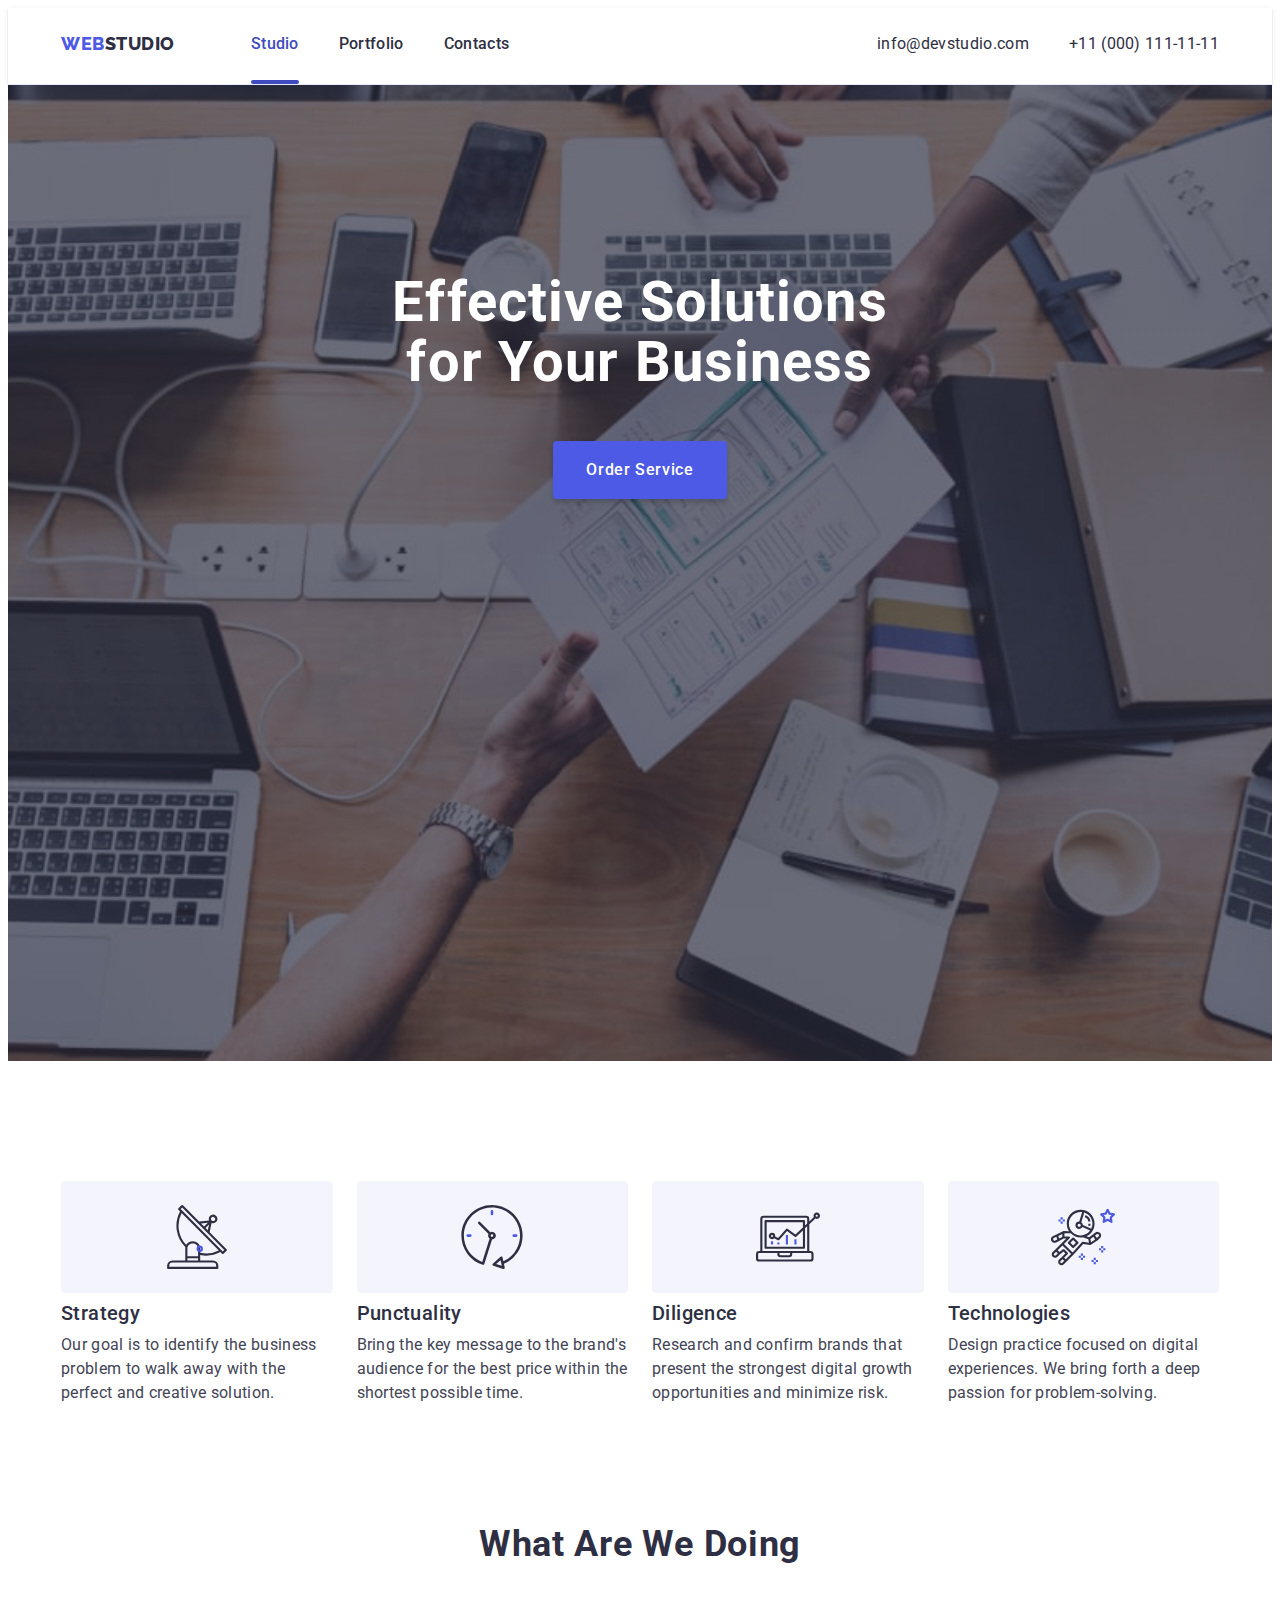
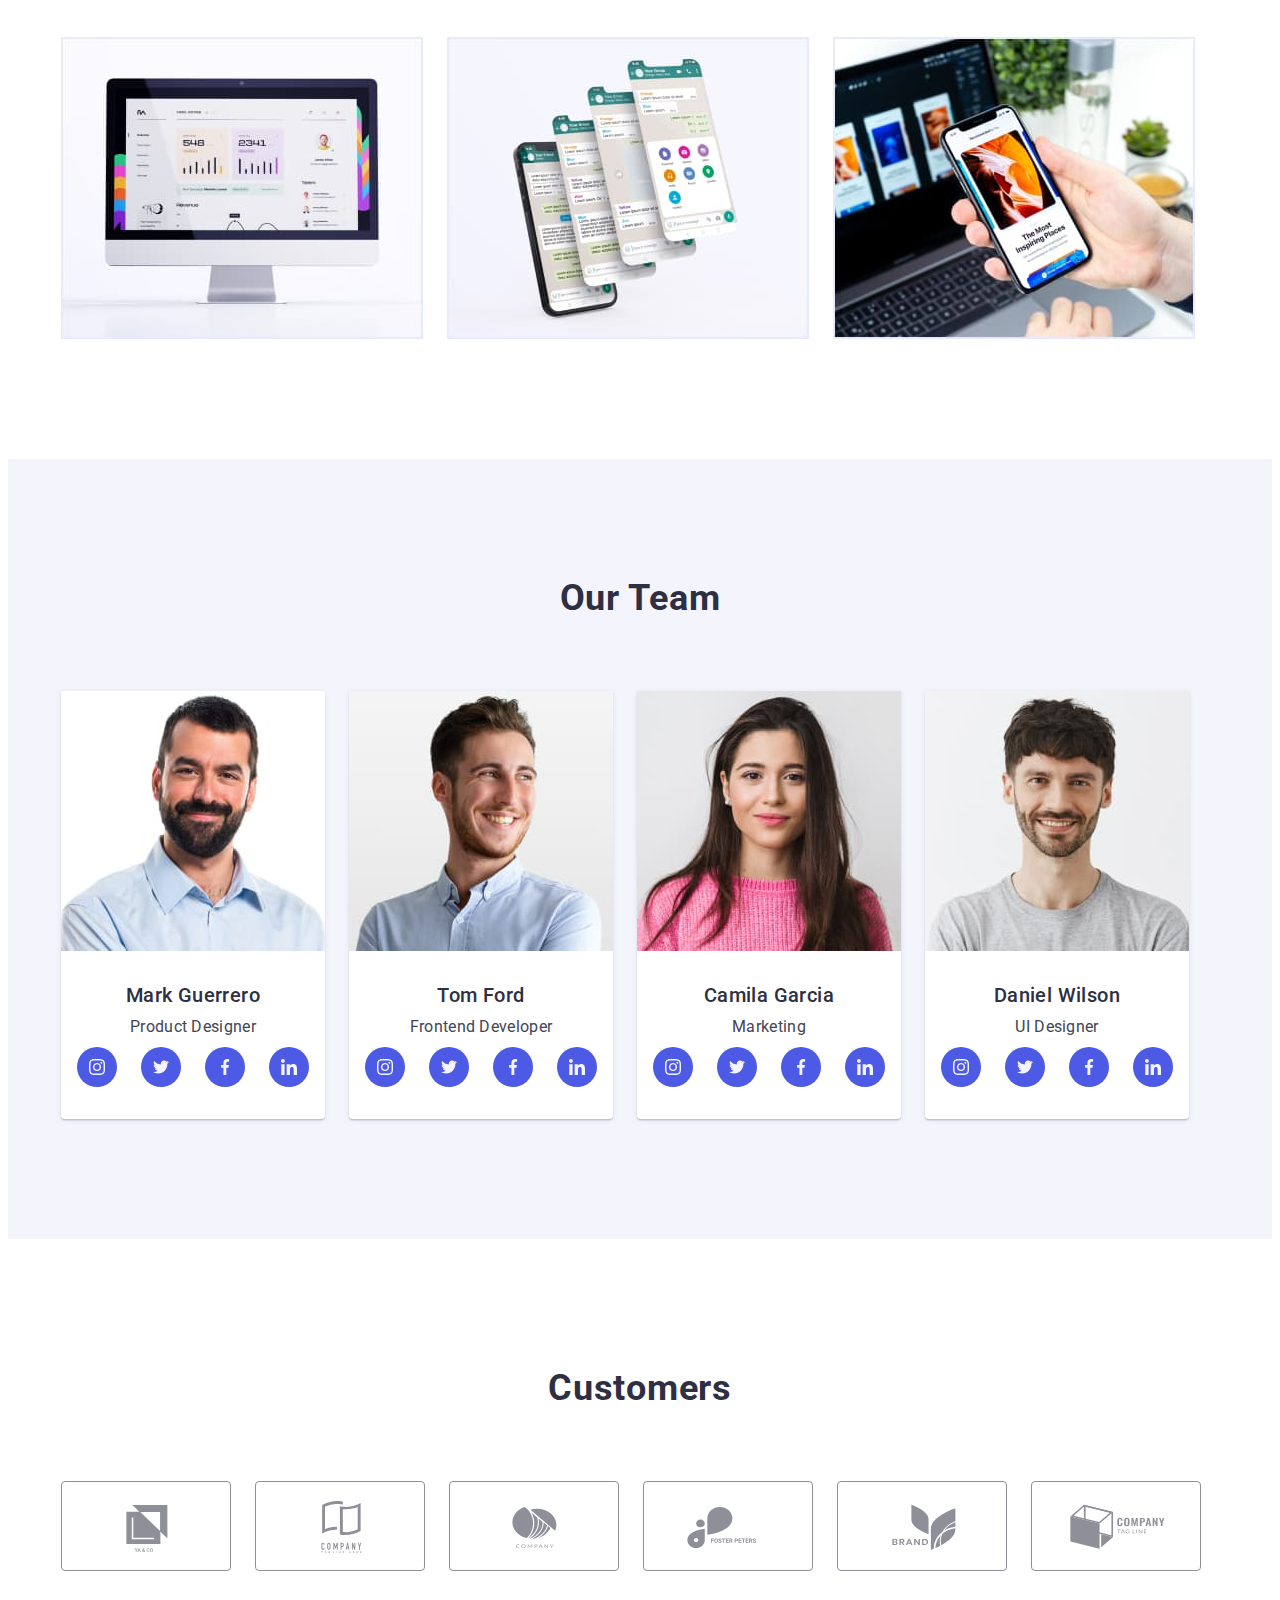
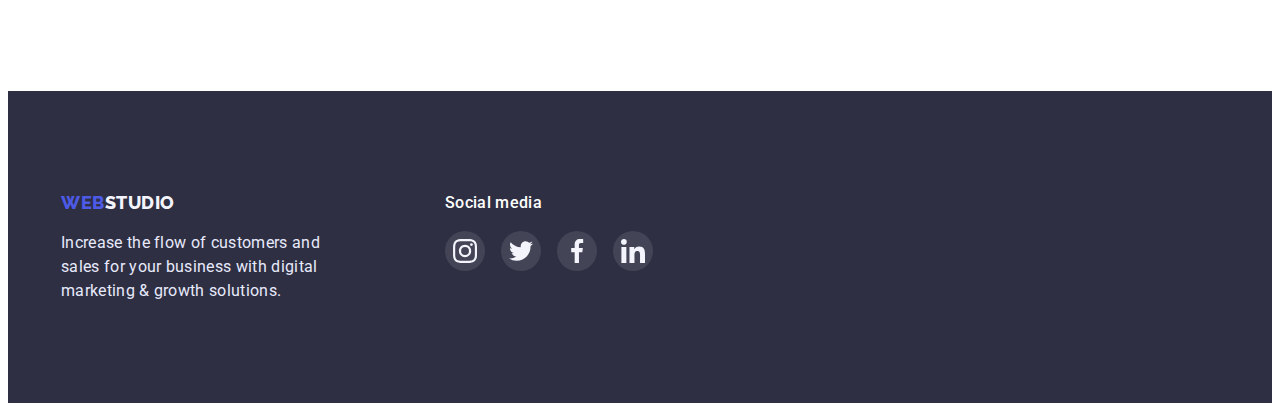
==== commit c64dffe7: "before make template" ====
--- a/index.html
+++ b/index.html
@@ -12,7 +12,10 @@
     />
     <link
       rel="stylesheet"
-      href="https://cdnjs.cloudflare.com/ajax/libs/modern-normalize/1.0.0/modern-normalize.min.css"
+      href="https://cdnjs.cloudflare.com/ajax/libs/modern-normalize/1.1.0/modern-normalize.min.css"
+      integrity="sha512-wpPYUAdjBVSE4KJnH1VR1HeZfpl1ub8YT/NKx4PuQ5NmX2tKuGu6U/JRp5y+Y8XG2tV+wKQpNHVUX03MfMFn9Q=="
+      crossorigin="anonymous"
+      referrerpolicy="no-referrer"
     />
     <link rel="stylesheet" href="./css/styles.css" />
     <title>Web Studio</title>
--- a/css/styles.css
+++ b/css/styles.css
@@ -453,8 +453,7 @@
 }
 
 .customer-title {
-  margin: 0;
-  margin-bottom: 72px;
+  margin: 0 0 72px 0;
   font-size: 36px;
   line-height: 1.11;
 
